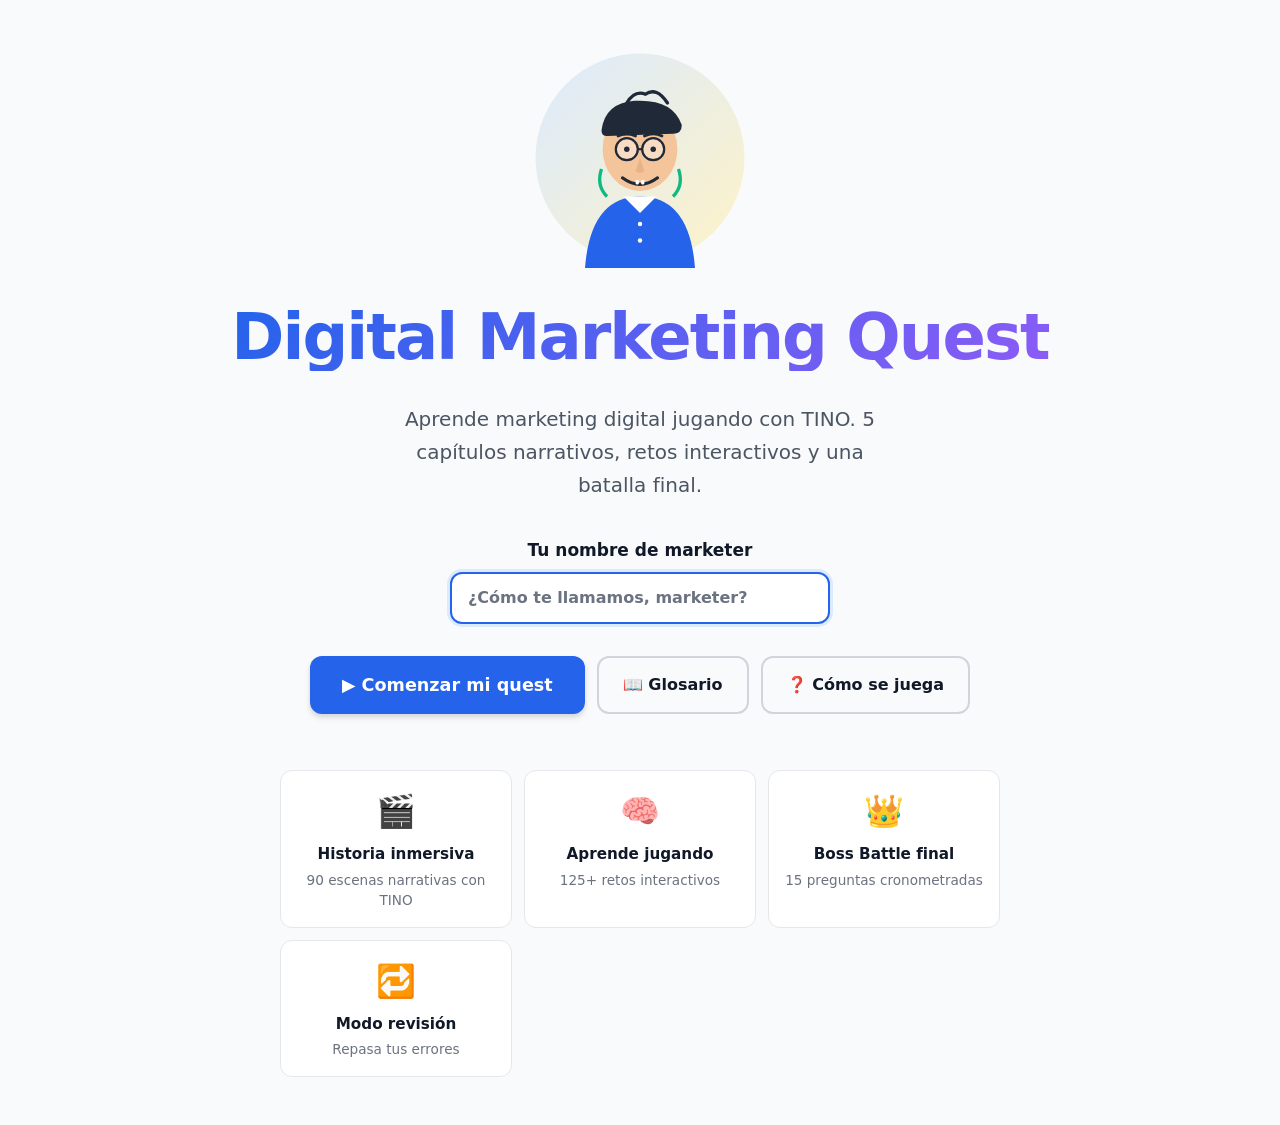
==== index.html @ 548cc1b4 "feat: Digital Marketing Quest — juego educativo completo Juego web educativo para el curso Marketing" ====
<!DOCTYPE html>
<html lang="es-PE" data-mode="day">
<head>
  <meta charset="UTF-8" />
  <meta name="viewport" content="width=device-width, initial-scale=1.0, maximum-scale=5.0" />
  <meta name="description" content="Digital Marketing Quest — Aprende marketing digital jugando. Curso UCV Ciclo V." />
  <meta name="theme-color" content="#2563EB" />
  <meta name="color-scheme" content="light dark" />
  <title>Digital Marketing Quest</title>
  <link rel="icon" href="data:image/svg+xml,%3Csvg xmlns='http://www.w3.org/2000/svg' viewBox='0 0 100 100'%3E%3Ctext y='80' font-size='80'%3E🎮%3C/text%3E%3C/svg%3E" />
  <link rel="stylesheet" href="assets/css/reset.css" />
  <link rel="stylesheet" href="assets/css/theme.css" />
  <link rel="stylesheet" href="assets/css/components.css" />
  <link rel="stylesheet" href="assets/css/screens.css" />
  <link rel="stylesheet" href="assets/css/animations.css" />
  <link rel="stylesheet" href="assets/css/responsive.css" />
</head>
<body>
  <a href="#app" class="skip-link">Saltar al contenido principal</a>

  <header class="topbar" id="topbar" hidden>
    <button class="topbar__brand" id="brandBtn" aria-label="Ir al inicio">
      <span class="topbar__logo" aria-hidden="true">🎮</span>
      <span class="topbar__title">Digital Marketing Quest</span>
    </button>
    <div class="topbar__hud" id="topbarHud" aria-live="polite"></div>
    <div class="topbar__actions">
      <button class="icon-btn" id="modeToggle" aria-label="Cambiar modo día/noche" title="Cambiar día/noche">
        <span class="mode-icon mode-icon--day" aria-hidden="true">☀️</span>
        <span class="mode-icon mode-icon--night" aria-hidden="true">🌙</span>
      </button>
      <button class="icon-btn" id="soundToggle" aria-label="Activar/desactivar sonido" title="Sonido">
        <span class="sound-icon sound-icon--on" aria-hidden="true">🔊</span>
        <span class="sound-icon sound-icon--off" aria-hidden="true">🔇</span>
      </button>
      <button class="icon-btn" id="menuBtn" aria-label="Abrir menú" title="Menú">☰</button>
    </div>
  </header>

  <main id="app" class="app" aria-live="polite"></main>

  <div class="modal-root" id="modalRoot" aria-live="assertive"></div>
  <div class="toast-root" id="toastRoot" aria-live="polite" aria-atomic="true"></div>
  <canvas id="confettiCanvas" class="confetti-canvas" aria-hidden="true"></canvas>

  <noscript>
    <div class="noscript">
      <h1>Necesitas JavaScript activado</h1>
      <p>Este juego usa JavaScript para funcionar. Por favor activa JavaScript en tu navegador.</p>
    </div>
  </noscript>

  <script type="module" src="assets/js/main.js"></script>
</body>
</html>
---- assets/css/theme.css ----
/* ===== THEME — variables día/noche ===== */
:root {
  /* Tipografía */
  --font-base: -apple-system, BlinkMacSystemFont, "Segoe UI", "Inter", system-ui, "Helvetica Neue", Arial, "Noto Sans", sans-serif;
  --font-display: "Segoe UI", "SF Pro Display", system-ui, sans-serif;
  --font-mono: ui-monospace, "SF Mono", "Cascadia Code", "Consolas", monospace;

  /* Espaciado */
  --space-1: 4px;
  --space-2: 8px;
  --space-3: 12px;
  --space-4: 16px;
  --space-5: 24px;
  --space-6: 32px;
  --space-7: 48px;
  --space-8: 64px;

  /* Radios */
  --r-xs: 6px;
  --r-sm: 8px;
  --r-md: 12px;
  --r-lg: 16px;
  --r-xl: 24px;
  --r-pill: 999px;

  /* Sombras */
  --shadow-sm: 0 1px 2px rgba(0,0,0,0.05);
  --shadow-md: 0 4px 6px rgba(0,0,0,0.1), 0 2px 4px rgba(0,0,0,0.06);
  --shadow-lg: 0 10px 25px rgba(0,0,0,0.15), 0 4px 6px rgba(0,0,0,0.05);
  --shadow-xl: 0 20px 40px rgba(0,0,0,0.2);
  --shadow-glow: 0 0 24px rgba(37, 99, 235, 0.4);

  /* Transiciones */
  --t-fast: 120ms cubic-bezier(0.4, 0, 0.2, 1);
  --t-base: 220ms cubic-bezier(0.4, 0, 0.2, 1);
  --t-slow: 400ms cubic-bezier(0.4, 0, 0.2, 1);
  --t-bounce: 480ms cubic-bezier(0.34, 1.56, 0.64, 1);

  /* z-index */
  --z-topbar: 50;
  --z-overlay: 80;
  --z-modal: 100;
  --z-toast: 120;
  --z-confetti: 90;
}

/* MODO DÍA — paleta UCV cálida */
:root,
[data-mode="day"] {
  --primary: #2563EB;
  --primary-hover: #1D4ED8;
  --primary-light: #DBEAFE;
  --secondary: #10B981;
  --secondary-hover: #059669;
  --secondary-light: #D1FAE5;
  --accent: #F59E0B;
  --accent-hover: #D97706;
  --accent-light: #FEF3C7;
  --purple: #8B5CF6;
  --purple-light: #EDE9FE;
  --error: #EF4444;
  --error-light: #FEE2E2;
  --success: #10B981;
  --warning: #F59E0B;

  --bg: #F9FAFB;
  --bg-elevated: #FFFFFF;
  --bg-card: #FFFFFF;
  --bg-overlay: rgba(15, 23, 42, 0.6);
  --bg-subtle: #F3F4F6;
  --bg-strong: #E5E7EB;

  --text: #111827;
  --text-soft: #4B5563;
  --text-muted: #6B7280;
  --text-inverse: #FFFFFF;

  --border: #E5E7EB;
  --border-strong: #D1D5DB;
  --border-focus: var(--primary);

  --tino-bg: linear-gradient(135deg, #DBEAFE 0%, #FEF3C7 100%);
  --hero-bg: linear-gradient(135deg, #2563EB 0%, #8B5CF6 100%);
  --map-path: #2563EB;
}

/* MODO NOCHE — agencia detective noir */
[data-mode="night"] {
  --primary: #60A5FA;
  --primary-hover: #93C5FD;
  --primary-light: #1E3A8A;
  --secondary: #34D399;
  --secondary-hover: #6EE7B7;
  --secondary-light: #064E3B;
  --accent: #FBBF24;
  --accent-hover: #FCD34D;
  --accent-light: #78350F;
  --purple: #A78BFA;
  --purple-light: #4C1D95;
  --error: #F87171;
  --error-light: #7F1D1D;
  --success: #34D399;
  --warning: #FBBF24;

  --bg: #0F172A;
  --bg-elevated: #1E293B;
  --bg-card: #1E293B;
  --bg-overlay: rgba(0, 0, 0, 0.75);
  --bg-subtle: #1E293B;
  --bg-strong: #334155;

  --text: #F1F5F9;
  --text-soft: #CBD5E1;
  --text-muted: #94A3B8;
  --text-inverse: #0F172A;

  --border: #334155;
  --border-strong: #475569;
  --border-focus: var(--accent);

  --tino-bg: linear-gradient(135deg, #1E293B 0%, #312E81 100%);
  --hero-bg: linear-gradient(135deg, #1E293B 0%, #4C1D95 100%);
  --map-path: #FBBF24;

  --shadow-sm: 0 1px 2px rgba(0,0,0,0.3);
  --shadow-md: 0 4px 6px rgba(0,0,0,0.4), 0 2px 4px rgba(0,0,0,0.3);
  --shadow-lg: 0 10px 25px rgba(0,0,0,0.5);
  --shadow-glow: 0 0 32px rgba(251, 191, 36, 0.4);
}

@media (prefers-color-scheme: dark) {
  :root:not([data-mode]) { color-scheme: dark; }
}

@media (prefers-reduced-motion: reduce) {
  *, *::before, *::after {
    animation-duration: 0.01ms !important;
    animation-iteration-count: 1 !important;
    transition-duration: 0.01ms !important;
    scroll-behavior: auto !important;
  }
}

/* Tipografía base */
body { font-size: clamp(15px, 1.6vw, 17px); }
h1 { font-size: clamp(1.75rem, 4vw, 2.5rem); font-weight: 800; line-height: 1.15; letter-spacing: -0.02em; font-family: var(--font-display); }
h2 { font-size: clamp(1.4rem, 3vw, 1.875rem); font-weight: 700; line-height: 1.2; letter-spacing: -0.01em; font-family: var(--font-display); }
h3 { font-size: clamp(1.15rem, 2.4vw, 1.4rem); font-weight: 700; line-height: 1.3; }
h4 { font-size: 1.1rem; font-weight: 600; }
p { line-height: 1.65; color: var(--text-soft); }
strong { color: var(--text); font-weight: 700; }
em { font-style: italic; color: var(--accent); }
small { font-size: 0.875em; color: var(--text-muted); }

.text-gradient {
  background: var(--hero-bg);
  -webkit-background-clip: text;
  background-clip: text;
  -webkit-text-fill-color: transparent;
  color: transparent;
}
---- assets/css/components.css ----
/* ===== COMPONENTS ===== */

/* === Topbar === */
.topbar {
  position: sticky;
  top: 0;
  z-index: var(--z-topbar);
  display: flex;
  align-items: center;
  gap: var(--space-3);
  padding: var(--space-3) var(--space-4);
  background: color-mix(in srgb, var(--bg-elevated) 88%, transparent);
  backdrop-filter: blur(12px);
  -webkit-backdrop-filter: blur(12px);
  border-bottom: 1px solid var(--border);
}
.topbar__brand {
  display: flex;
  align-items: center;
  gap: var(--space-2);
  font-weight: 700;
  font-family: var(--font-display);
  color: var(--text);
  transition: opacity var(--t-fast);
}
.topbar__brand:hover { opacity: 0.7; }
.topbar__logo { font-size: 1.5rem; }
.topbar__title { font-size: 1rem; }
.topbar__hud {
  display: flex;
  align-items: center;
  gap: var(--space-4);
  margin-left: auto;
  font-size: 0.9rem;
  font-weight: 600;
}
.topbar__hud .hud-item {
  display: inline-flex;
  align-items: center;
  gap: 6px;
  padding: 4px 10px;
  background: var(--bg-subtle);
  border-radius: var(--r-pill);
}
.topbar__actions { display: flex; gap: var(--space-2); }

/* === Icon button === */
.icon-btn {
  width: 40px;
  height: 40px;
  border-radius: var(--r-md);
  display: grid;
  place-items: center;
  font-size: 1.2rem;
  background: transparent;
  color: var(--text);
  transition: background var(--t-fast), transform var(--t-fast);
  position: relative;
}
.icon-btn:hover { background: var(--bg-subtle); transform: translateY(-1px); }
.icon-btn:active { transform: translateY(0); }
.mode-icon, .sound-icon { transition: opacity var(--t-base), transform var(--t-base); }
[data-mode="day"] .mode-icon--night,
[data-mode="night"] .mode-icon--day { display: none; }
[data-sound="off"] .sound-icon--on,
[data-sound="on"] .sound-icon--off { display: none; }

/* === Buttons === */
.btn {
  display: inline-flex;
  align-items: center;
  justify-content: center;
  gap: var(--space-2);
  padding: var(--space-3) var(--space-5);
  border-radius: var(--r-md);
  font-weight: 600;
  font-size: 1rem;
  font-family: var(--font-base);
  transition: transform var(--t-fast), box-shadow var(--t-fast), background var(--t-fast);
  user-select: none;
  white-space: nowrap;
  text-align: center;
}
.btn:active:not(:disabled) { transform: translateY(1px); }
.btn:disabled { opacity: 0.5; cursor: not-allowed; }

.btn--primary {
  background: var(--primary);
  color: var(--text-inverse);
  box-shadow: var(--shadow-md);
}
.btn--primary:hover:not(:disabled) { background: var(--primary-hover); box-shadow: var(--shadow-lg); transform: translateY(-1px); }

.btn--secondary {
  background: var(--secondary);
  color: var(--text-inverse);
  box-shadow: var(--shadow-md);
}
.btn--secondary:hover:not(:disabled) { background: var(--secondary-hover); transform: translateY(-1px); }

.btn--ghost {
  background: transparent;
  color: var(--text);
  border: 2px solid var(--border-strong);
}
.btn--ghost:hover:not(:disabled) { background: var(--bg-subtle); border-color: var(--primary); }

.btn--accent {
  background: var(--accent);
  color: #1F2937;
  box-shadow: var(--shadow-md);
}
.btn--accent:hover:not(:disabled) { background: var(--accent-hover); }

.btn--danger {
  background: var(--error);
  color: #FFFFFF;
}

.btn--lg { padding: var(--space-4) var(--space-6); font-size: 1.1rem; }
.btn--sm { padding: var(--space-2) var(--space-3); font-size: 0.875rem; }
.btn--block { width: 100%; }

/* === Card === */
.card {
  background: var(--bg-card);
  border: 1px solid var(--border);
  border-radius: var(--r-lg);
  padding: var(--space-5);
  box-shadow: var(--shadow-md);
  transition: box-shadow var(--t-base), transform var(--t-base);
}
.card--interactive { cursor: pointer; }
.card--interactive:hover { box-shadow: var(--shadow-lg); transform: translateY(-2px); }
.card__title { margin-bottom: var(--space-2); }
.card__body { color: var(--text-soft); }

/* Option card (quiz) */
.option-card {
  display: flex;
  align-items: center;
  gap: var(--space-3);
  padding: var(--space-4);
  background: var(--bg-card);
  border: 2px solid var(--border);
  border-radius: var(--r-md);
  cursor: pointer;
  transition: all var(--t-fast);
  text-align: left;
  width: 100%;
  font-size: 1rem;
  color: var(--text);
}
.option-card:hover {
  border-color: var(--primary);
  background: var(--primary-light);
  transform: translateY(-1px);
}
.option-card__letter {
  flex-shrink: 0;
  width: 32px;
  height: 32px;
  border-radius: var(--r-sm);
  background: var(--bg-subtle);
  display: grid;
  place-items: center;
  font-weight: 700;
  color: var(--primary);
}
.option-card__text { flex: 1; line-height: 1.4; }
.option-card.is-correct {
  border-color: var(--success);
  background: var(--secondary-light);
}
.option-card.is-correct .option-card__letter { background: var(--success); color: #fff; }
.option-card.is-incorrect {
  border-color: var(--error);
  background: var(--error-light);
}
.option-card.is-incorrect .option-card__letter { background: var(--error); color: #fff; }
.option-card:disabled { cursor: default; }
.option-card.is-disabled { pointer-events: none; }

/* === Badge === */
.badge {
  display: inline-flex;
  align-items: center;
  gap: 6px;
  padding: 4px 12px;
  border-radius: var(--r-pill);
  font-size: 0.75rem;
  font-weight: 700;
  text-transform: uppercase;
  letter-spacing: 0.04em;
  background: var(--bg-subtle);
  color: var(--text-soft);
}
.badge--primary { background: var(--primary-light); color: var(--primary); }
.badge--success { background: var(--secondary-light); color: var(--success); }
.badge--accent { background: var(--accent-light); color: var(--accent-hover); }
.badge--purple { background: var(--purple-light); color: var(--purple); }

/* === Progress bar === */
.progress {
  width: 100%;
  height: 8px;
  background: var(--bg-strong);
  border-radius: var(--r-pill);
  overflow: hidden;
  position: relative;
}
.progress__fill {
  height: 100%;
  background: linear-gradient(90deg, var(--primary), var(--purple));
  border-radius: var(--r-pill);
  transition: width var(--t-slow);
  position: relative;
}
.progress__fill::after {
  content: "";
  position: absolute;
  inset: 0;
  background: linear-gradient(90deg, transparent, rgba(255,255,255,0.3), transparent);
  animation: shine 2s linear infinite;
}

/* === Modal === */
.modal-root {
  position: fixed;
  inset: 0;
  z-index: var(--z-modal);
  pointer-events: none;
  display: grid;
  place-items: center;
}
.modal-overlay {
  position: absolute;
  inset: 0;
  background: var(--bg-overlay);
  backdrop-filter: blur(4px);
  -webkit-backdrop-filter: blur(4px);
  pointer-events: auto;
  animation: fadeIn 0.2s ease-out;
}
.modal {
  position: relative;
  background: var(--bg-elevated);
  border-radius: var(--r-lg);
  padding: var(--space-6);
  max-width: min(540px, calc(100vw - 32px));
  max-height: calc(100vh - 32px);
  overflow-y: auto;
  box-shadow: var(--shadow-xl);
  pointer-events: auto;
  animation: modalIn 0.32s cubic-bezier(0.34, 1.56, 0.64, 1);
}
.modal__title { margin-bottom: var(--space-4); }
.modal__body { margin-bottom: var(--space-5); }
.modal__actions { display: flex; gap: var(--space-3); justify-content: flex-end; flex-wrap: wrap; }

/* Feedback modal (quiz answer) */
.modal--feedback { padding: 0; overflow: hidden; }
.modal--feedback .modal__header {
  padding: var(--space-5) var(--space-6);
  display: flex;
  align-items: center;
  gap: var(--space-3);
  font-size: 1.4rem;
  font-weight: 700;
}
.modal--feedback.is-correct .modal__header { background: var(--secondary-light); color: var(--success); }
.modal--feedback.is-incorrect .modal__header { background: var(--error-light); color: var(--error); }
.modal--feedback .modal__body { padding: var(--space-5) var(--space-6); margin-bottom: 0; }
.modal--feedback .modal__explanation {
  background: var(--bg-subtle);
  padding: var(--space-4);
  border-radius: var(--r-md);
  margin-top: var(--space-4);
  border-left: 4px solid var(--primary);
}
.modal--feedback .modal__actions { padding: var(--space-4) var(--space-6); border-top: 1px solid var(--border); }

/* === Toast === */
.toast-root {
  position: fixed;
  top: 80px;
  right: 16px;
  z-index: var(--z-toast);
  display: flex;
  flex-direction: column;
  gap: var(--space-2);
  pointer-events: none;
}
.toast {
  background: var(--bg-elevated);
  color: var(--text);
  padding: var(--space-3) var(--space-4);
  border-radius: var(--r-md);
  box-shadow: var(--shadow-lg);
  border-left: 4px solid var(--primary);
  pointer-events: auto;
  animation: toastIn 0.3s cubic-bezier(0.34, 1.56, 0.64, 1), toastOut 0.4s 2.6s forwards;
  max-width: 320px;
  display: flex;
  align-items: center;
  gap: var(--space-2);
  font-weight: 500;
}
.toast--success { border-color: var(--success); }
.toast--error { border-color: var(--error); }
.toast--accent { border-color: var(--accent); }

/* === Confetti canvas === */
.confetti-canvas {
  position: fixed;
  inset: 0;
  z-index: var(--z-confetti);
  pointer-events: none;
}

/* === HUD elements === */
.hud-points { color: var(--accent); }
.hud-streak { color: var(--error); }
.hud-progress {
  display: inline-flex;
  align-items: center;
  gap: 6px;
}

/* === Data card (memorable fact) === */
.data-card {
  display: inline-flex;
  flex-direction: column;
  align-items: center;
  gap: var(--space-1);
  padding: var(--space-4) var(--space-5);
  background: var(--hero-bg);
  color: #fff;
  border-radius: var(--r-lg);
  box-shadow: var(--shadow-glow);
  position: relative;
  overflow: hidden;
}
.data-card::before {
  content: "";
  position: absolute;
  inset: -50%;
  background: conic-gradient(from 0deg, transparent, rgba(255,255,255,0.3), transparent);
  animation: rotate 6s linear infinite;
}
.data-card > * { position: relative; z-index: 1; }
.data-card__number {
  font-size: clamp(2rem, 6vw, 3.5rem);
  font-weight: 900;
  font-family: var(--font-display);
  line-height: 1;
  letter-spacing: -0.03em;
  text-shadow: 0 2px 8px rgba(0,0,0,0.2);
}
.data-card__label {
  font-size: 0.95rem;
  font-weight: 600;
  text-align: center;
  max-width: 280px;
}
.data-card__source {
  font-size: 0.7rem;
  opacity: 0.8;
  margin-top: var(--space-1);
}

/* === Tooltip (glossary terms) === */
.term {
  border-bottom: 2px dashed var(--accent);
  cursor: help;
  position: relative;
  font-weight: 600;
  color: var(--text);
}
.term:hover .term__tip,
.term:focus-within .term__tip {
  opacity: 1;
  transform: translateX(-50%) translateY(0);
  pointer-events: auto;
}
.term__tip {
  position: absolute;
  bottom: calc(100% + 8px);
  left: 50%;
  transform: translateX(-50%) translateY(4px);
  background: var(--text);
  color: var(--bg-elevated);
  padding: var(--space-2) var(--space-3);
  border-radius: var(--r-sm);
  font-size: 0.85rem;
  font-weight: 400;
  white-space: normal;
  width: max-content;
  max-width: 260px;
  opacity: 0;
  pointer-events: none;
  transition: opacity var(--t-base), transform var(--t-base);
  z-index: 10;
  box-shadow: var(--shadow-md);
  text-align: center;
}
.term__tip::after {
  content: "";
  position: absolute;
  top: 100%;
  left: 50%;
  transform: translateX(-50%);
  border: 6px solid transparent;
  border-top-color: var(--text);
}

/* === Heart / streak indicators === */
.streak-flame {
  display: inline-flex;
  align-items: center;
  gap: 4px;
  font-weight: 700;
}
.streak-flame.is-active { animation: pulse 0.4s var(--t-bounce); }

/* === Form === */
.input {
  width: 100%;
  padding: var(--space-3) var(--space-4);
  border: 2px solid var(--border);
  border-radius: var(--r-md);
  background: var(--bg-elevated);
  color: var(--text);
  font-size: 1rem;
  transition: border-color var(--t-fast), box-shadow var(--t-fast);
}
.input:focus { border-color: var(--primary); box-shadow: 0 0 0 3px var(--primary-light); outline: none; }
.input::placeholder { color: var(--text-muted); }

label.field {
  display: flex;
  flex-direction: column;
  gap: var(--space-2);
  font-weight: 600;
}
---- assets/css/screens.css ----
/* ===== SCREENS ===== */

.app {
  min-height: calc(100vh - 64px);
  padding: var(--space-5) var(--space-4);
  max-width: 1100px;
  margin: 0 auto;
  width: 100%;
}

/* === START SCREEN === */
.start {
  display: flex;
  flex-direction: column;
  align-items: center;
  justify-content: center;
  min-height: 80vh;
  text-align: center;
  gap: var(--space-5);
  padding: var(--space-5) var(--space-3);
}
.start__hero {
  font-size: clamp(2.2rem, 7vw, 4rem);
  font-weight: 900;
  letter-spacing: -0.03em;
  line-height: 1.05;
  margin-bottom: var(--space-2);
}
.start__tagline {
  font-size: clamp(1rem, 2.4vw, 1.25rem);
  color: var(--text-soft);
  max-width: 520px;
}
.start__form {
  display: flex;
  flex-direction: column;
  gap: var(--space-3);
  width: 100%;
  max-width: 380px;
  margin-top: var(--space-3);
}
.start__buttons {
  display: flex;
  gap: var(--space-3);
  flex-wrap: wrap;
  justify-content: center;
  margin-top: var(--space-2);
}
.start__avatar {
  width: clamp(160px, 30vw, 220px);
  height: clamp(160px, 30vw, 220px);
  margin: 0 auto var(--space-3);
  display: grid;
  place-items: center;
}
.start__features {
  display: grid;
  grid-template-columns: repeat(auto-fit, minmax(200px, 1fr));
  gap: var(--space-3);
  margin-top: var(--space-6);
  max-width: 720px;
  width: 100%;
}
.start__feature {
  padding: var(--space-4);
  background: var(--bg-card);
  border: 1px solid var(--border);
  border-radius: var(--r-md);
  text-align: center;
}
.start__feature .icon { font-size: 2rem; display: block; margin-bottom: var(--space-2); }
.start__feature .label { font-weight: 700; font-size: 0.95rem; }
.start__feature .text { font-size: 0.85rem; color: var(--text-muted); margin-top: 4px; }

/* === MAP SCREEN === */
.map {
  display: flex;
  flex-direction: column;
  gap: var(--space-5);
}
.map__header {
  text-align: center;
  margin-bottom: var(--space-4);
}
.map__path {
  position: relative;
  display: grid;
  grid-template-columns: repeat(auto-fit, minmax(140px, 1fr));
  gap: var(--space-4);
  padding: var(--space-5) 0;
}
.map__node {
  display: flex;
  flex-direction: column;
  align-items: center;
  gap: var(--space-2);
  padding: var(--space-4);
  background: var(--bg-card);
  border: 2px solid var(--border);
  border-radius: var(--r-lg);
  text-align: center;
  transition: all var(--t-base);
  cursor: pointer;
  position: relative;
}
.map__node--locked {
  opacity: 0.55;
  cursor: not-allowed;
  filter: grayscale(0.6);
}
.map__node--available {
  border-color: var(--primary);
  box-shadow: var(--shadow-glow);
  animation: pulseGlow 2.4s ease-in-out infinite;
}
.map__node--completed {
  border-color: var(--success);
  background: var(--secondary-light);
}
.map__node:not(.map__node--locked):hover { transform: translateY(-3px); box-shadow: var(--shadow-lg); }
.map__node-icon { font-size: 2.4rem; }
.map__node-title { font-weight: 700; font-size: 0.95rem; }
.map__node-status { font-size: 0.78rem; color: var(--text-muted); }
.map__node-stars { color: var(--accent); font-size: 0.85rem; }
.map__node-lock {
  position: absolute;
  top: 8px;
  right: 8px;
  font-size: 1.1rem;
  opacity: 0.7;
}
.map__node-badge {
  position: absolute;
  top: -10px;
  right: -10px;
  width: 32px;
  height: 32px;
  border-radius: 50%;
  background: var(--accent);
  color: #1F2937;
  display: grid;
  place-items: center;
  font-size: 1.05rem;
  box-shadow: var(--shadow-md);
}

/* === STORY SCREEN === */
.story {
  display: flex;
  flex-direction: column;
  gap: var(--space-4);
  min-height: calc(100vh - 130px);
  position: relative;
}
.story__header {
  display: flex;
  align-items: center;
  justify-content: space-between;
  gap: var(--space-3);
  flex-wrap: wrap;
}
.story__chip {
  display: inline-flex;
  align-items: center;
  gap: var(--space-2);
  padding: 6px 12px;
  background: var(--bg-subtle);
  border-radius: var(--r-pill);
  font-size: 0.85rem;
  font-weight: 600;
}
.story__progress {
  display: flex;
  align-items: center;
  gap: var(--space-2);
  flex: 1;
  min-width: 200px;
  max-width: 400px;
}
.story__progress .progress { flex: 1; }
.story__progress .label { font-size: 0.85rem; font-weight: 600; color: var(--text-muted); white-space: nowrap; }

.story__stage {
  flex: 1;
  display: grid;
  grid-template-columns: auto 1fr;
  gap: var(--space-4);
  align-items: end;
  background: var(--tino-bg);
  border-radius: var(--r-xl);
  padding: var(--space-5);
  min-height: 320px;
  position: relative;
  overflow: hidden;
}
.story__stage::before {
  content: "";
  position: absolute;
  inset: 0;
  background: radial-gradient(circle at top right, rgba(255,255,255,0.15), transparent 60%);
  pointer-events: none;
}
.story__visual {
  position: absolute;
  top: var(--space-4);
  right: var(--space-4);
  width: clamp(80px, 20vw, 140px);
  height: clamp(80px, 20vw, 140px);
  display: grid;
  place-items: center;
  font-size: clamp(3rem, 8vw, 5rem);
  z-index: 1;
}
.story__visual svg { width: 100%; height: 100%; }
.story__avatar {
  width: clamp(100px, 22vw, 160px);
  height: clamp(100px, 22vw, 160px);
  flex-shrink: 0;
  z-index: 2;
  filter: drop-shadow(0 6px 16px rgba(0,0,0,0.2));
}
.story__avatar svg { width: 100%; height: 100%; }
.story__bubble {
  background: var(--bg-elevated);
  padding: var(--space-4) var(--space-5);
  border-radius: var(--r-lg);
  box-shadow: var(--shadow-md);
  position: relative;
  font-size: clamp(1rem, 2.2vw, 1.15rem);
  line-height: 1.55;
  color: var(--text);
  z-index: 2;
}
.story__bubble::before {
  content: "";
  position: absolute;
  bottom: 22px;
  left: -14px;
  width: 0; height: 0;
  border: 14px solid transparent;
  border-right-color: var(--bg-elevated);
  border-left: 0;
}
.story__speaker {
  font-weight: 800;
  color: var(--primary);
  display: block;
  margin-bottom: 6px;
  font-size: 0.85rem;
  text-transform: uppercase;
  letter-spacing: 0.04em;
}
.story__speaker--narrator { color: var(--text-muted); font-style: italic; }
.story__speaker--self { color: var(--purple); }
.story__speaker--other { color: var(--accent-hover); }

.story__data-card {
  display: flex;
  justify-content: center;
  margin: var(--space-3) auto;
  max-width: 480px;
}

.story__nav {
  display: flex;
  gap: var(--space-3);
  justify-content: space-between;
  align-items: center;
}
.story__nav .hint {
  font-size: 0.85rem;
  color: var(--text-muted);
  font-style: italic;
}

/* Speaker variants — narrator = full width text */
.story__bubble--narrator {
  background: transparent;
  box-shadow: none;
  border: 2px dashed var(--border);
  font-style: italic;
  text-align: center;
}
.story__bubble--narrator::before { display: none; }
.story[data-speaker="narrator"] .story__avatar { display: none; }
.story[data-speaker="narrator"] .story__stage { grid-template-columns: 1fr; }

/* === QUIZ SCREEN === */
.quiz {
  display: flex;
  flex-direction: column;
  gap: var(--space-5);
  min-height: calc(100vh - 130px);
}
.quiz__header {
  display: flex;
  flex-direction: column;
  gap: var(--space-2);
}
.quiz__title-row {
  display: flex;
  justify-content: space-between;
  align-items: center;
  gap: var(--space-3);
  flex-wrap: wrap;
}
.quiz__hud {
  display: flex;
  gap: var(--space-3);
  align-items: center;
  font-size: 0.9rem;
  font-weight: 600;
}
.quiz__hud .hud-item {
  background: var(--bg-subtle);
  padding: 4px 10px;
  border-radius: var(--r-pill);
}
.quiz__question {
  font-size: clamp(1.15rem, 2.6vw, 1.4rem);
  font-weight: 700;
  line-height: 1.4;
  color: var(--text);
  background: var(--bg-card);
  padding: var(--space-5);
  border-radius: var(--r-lg);
  border-left: 4px solid var(--primary);
}
.quiz__body { flex: 1; }
.quiz__options {
  display: grid;
  gap: var(--space-3);
  grid-template-columns: 1fr;
}
@media (min-width: 720px) {
  .quiz__options { grid-template-columns: repeat(2, 1fr); }
}
.quiz__footer {
  display: flex;
  justify-content: space-between;
  gap: var(--space-3);
  flex-wrap: wrap;
}

/* === Drag & Drop === */
.dnd {
  display: flex;
  flex-direction: column;
  gap: var(--space-4);
}
.dnd__pool {
  display: flex;
  flex-wrap: wrap;
  gap: var(--space-2);
  padding: var(--space-3);
  background: var(--bg-subtle);
  border-radius: var(--r-md);
  min-height: 80px;
  border: 2px dashed var(--border-strong);
}
.dnd__zones {
  display: grid;
  gap: var(--space-3);
  grid-template-columns: repeat(auto-fit, minmax(220px, 1fr));
}
.dnd__zone {
  background: var(--bg-card);
  border: 2px solid var(--border);
  border-radius: var(--r-md);
  padding: var(--space-3);
  min-height: 140px;
  transition: all var(--t-fast);
}
.dnd__zone-title { font-weight: 700; margin-bottom: var(--space-2); text-align: center; padding: 4px 8px; border-radius: var(--r-sm); }
.dnd__zone[data-color="paid"] .dnd__zone-title { background: var(--accent-light); color: var(--accent-hover); }
.dnd__zone[data-color="owned"] .dnd__zone-title { background: var(--secondary-light); color: var(--success); }
.dnd__zone[data-color="earned"] .dnd__zone-title { background: var(--purple-light); color: var(--purple); }
.dnd__zone[data-color="primary"] .dnd__zone-title { background: var(--primary-light); color: var(--primary); }
.dnd__zone.is-hover {
  border-color: var(--primary);
  background: var(--primary-light);
  transform: scale(1.02);
}
.dnd__zone-items { display: flex; flex-direction: column; gap: var(--space-2); }
.dnd__chip {
  padding: var(--space-2) var(--space-3);
  background: var(--bg-elevated);
  border: 1px solid var(--border-strong);
  border-radius: var(--r-sm);
  cursor: grab;
  user-select: none;
  font-size: 0.92rem;
  line-height: 1.35;
  box-shadow: var(--shadow-sm);
  touch-action: none;
  transition: transform var(--t-fast), box-shadow var(--t-fast);
}
.dnd__chip:hover { box-shadow: var(--shadow-md); transform: translateY(-1px); }
.dnd__chip.is-dragging {
  opacity: 0.4;
  cursor: grabbing;
}
.dnd__chip--floating {
  position: fixed;
  z-index: 999;
  pointer-events: none;
  box-shadow: var(--shadow-xl);
  transform: rotate(-3deg);
  opacity: 0.95;
}
.dnd__chip.is-correct { background: var(--secondary-light); border-color: var(--success); }
.dnd__chip.is-incorrect { background: var(--error-light); border-color: var(--error); }

/* === Matching === */
.match {
  display: grid;
  grid-template-columns: 1fr 1fr;
  gap: var(--space-3);
  position: relative;
}
.match__column { display: flex; flex-direction: column; gap: var(--space-2); }
.match__item {
  padding: var(--space-3);
  background: var(--bg-card);
  border: 2px solid var(--border);
  border-radius: var(--r-md);
  cursor: pointer;
  transition: all var(--t-fast);
  font-size: 0.92rem;
  line-height: 1.4;
}
.match__item:hover { border-color: var(--primary); }
.match__item.is-selected { border-color: var(--accent); background: var(--accent-light); }
.match__item.is-matched { border-color: var(--success); background: var(--secondary-light); cursor: default; }
.match__item.is-error { border-color: var(--error); background: var(--error-light); animation: shake 0.4s; }

/* === Ordering === */
.order {
  display: flex;
  flex-direction: column;
  gap: var(--space-2);
}
.order__item {
  display: flex;
  align-items: center;
  gap: var(--space-3);
  padding: var(--space-3);
  background: var(--bg-card);
  border: 2px solid var(--border);
  border-radius: var(--r-md);
  font-weight: 500;
}
.order__handle {
  font-size: 1.2rem;
  color: var(--text-muted);
  cursor: grab;
  flex-shrink: 0;
  user-select: none;
}
.order__num {
  width: 32px;
  height: 32px;
  border-radius: var(--r-sm);
  background: var(--primary-light);
  color: var(--primary);
  display: grid;
  place-items: center;
  font-weight: 700;
  flex-shrink: 0;
}
.order__text { flex: 1; }
.order__btns { display: flex; gap: 4px; flex-shrink: 0; }
.order__btn {
  width: 28px;
  height: 28px;
  border-radius: var(--r-sm);
  background: var(--bg-subtle);
  display: grid;
  place-items: center;
}
.order__btn:hover:not(:disabled) { background: var(--primary-light); }
.order__btn:disabled { opacity: 0.3; cursor: not-allowed; }
.order__item.is-correct { border-color: var(--success); background: var(--secondary-light); }
.order__item.is-incorrect { border-color: var(--error); background: var(--error-light); }

/* === Cloze === */
.cloze {
  font-size: clamp(1.05rem, 2.4vw, 1.25rem);
  line-height: 1.7;
  background: var(--bg-card);
  padding: var(--space-5);
  border-radius: var(--r-lg);
  border-left: 4px solid var(--accent);
}
.cloze__input {
  display: inline-block;
  min-width: 140px;
  padding: 4px 12px;
  margin: 0 4px;
  border: none;
  border-bottom: 3px dashed var(--primary);
  background: transparent;
  font-size: inherit;
  font-weight: 700;
  color: var(--primary);
  text-align: center;
  font-family: inherit;
}
.cloze__input:focus { outline: none; border-bottom-style: solid; }
.cloze__input.is-correct { color: var(--success); border-color: var(--success); }
.cloze__input.is-incorrect { color: var(--error); border-color: var(--error); }

/* === True/False === */
.tf {
  display: grid;
  grid-template-columns: 1fr 1fr;
  gap: var(--space-3);
}
.tf__btn {
  padding: var(--space-5);
  background: var(--bg-card);
  border: 3px solid var(--border);
  border-radius: var(--r-lg);
  font-size: 1.4rem;
  font-weight: 800;
  color: var(--text);
  cursor: pointer;
  transition: all var(--t-fast);
  display: flex;
  flex-direction: column;
  align-items: center;
  gap: var(--space-2);
}
.tf__btn .icon { font-size: 2.5rem; }
.tf__btn[data-value="true"]:hover { border-color: var(--success); background: var(--secondary-light); transform: translateY(-2px); }
.tf__btn[data-value="false"]:hover { border-color: var(--error); background: var(--error-light); transform: translateY(-2px); }
.tf__btn.is-correct { border-color: var(--success); background: var(--secondary-light); }
.tf__btn.is-incorrect { border-color: var(--error); background: var(--error-light); }

/* === Boss Battle === */
.boss {
  background: linear-gradient(135deg, #0F172A 0%, #4C1D95 100%);
  color: #F1F5F9;
  border-radius: var(--r-xl);
  padding: var(--space-6);
  min-height: calc(100vh - 130px);
  display: flex;
  flex-direction: column;
  gap: var(--space-5);
  position: relative;
  overflow: hidden;
}
.boss::before {
  content: "";
  position: absolute;
  top: -100px;
  left: 50%;
  transform: translateX(-50%);
  width: 600px;
  height: 600px;
  background: radial-gradient(circle, rgba(251, 191, 36, 0.2), transparent 60%);
  pointer-events: none;
}
.boss__title { color: #FBBF24; text-align: center; }
.boss__timer {
  height: 12px;
  background: rgba(255,255,255,0.1);
  border-radius: var(--r-pill);
  overflow: hidden;
  position: relative;
}
.boss__timer-fill {
  height: 100%;
  background: linear-gradient(90deg, #34D399, #FBBF24, #F87171);
  transition: width 1s linear;
  border-radius: var(--r-pill);
}
.boss__question {
  background: rgba(255,255,255,0.05);
  backdrop-filter: blur(8px);
  border: 1px solid rgba(255,255,255,0.1);
  padding: var(--space-5);
  border-radius: var(--r-lg);
  font-size: clamp(1.1rem, 2.5vw, 1.35rem);
  font-weight: 700;
  line-height: 1.4;
}
.boss .option-card {
  background: rgba(255,255,255,0.05);
  border-color: rgba(255,255,255,0.15);
  color: #F1F5F9;
}
.boss .option-card:hover { background: rgba(96, 165, 250, 0.15); border-color: #60A5FA; }
.boss .option-card__letter { background: rgba(255,255,255,0.1); color: #FBBF24; }

/* === Results === */
.results {
  display: flex;
  flex-direction: column;
  gap: var(--space-5);
  text-align: center;
}
.results__hero {
  padding: var(--space-7) var(--space-5);
  background: var(--hero-bg);
  color: #fff;
  border-radius: var(--r-xl);
  position: relative;
  overflow: hidden;
}
.results__hero h1 { color: #fff; margin-bottom: var(--space-3); }
.results__score {
  font-size: clamp(3rem, 9vw, 5rem);
  font-weight: 900;
  line-height: 1;
  letter-spacing: -0.04em;
  text-shadow: 0 4px 24px rgba(0,0,0,0.2);
}
.results__stats {
  display: grid;
  grid-template-columns: repeat(auto-fit, minmax(160px, 1fr));
  gap: var(--space-3);
}
.results__stat {
  padding: var(--space-4);
  background: var(--bg-card);
  border-radius: var(--r-md);
  border: 1px solid var(--border);
}
.results__stat .num { font-size: 2rem; font-weight: 800; color: var(--primary); }
.results__stat .label { font-size: 0.85rem; color: var(--text-muted); }
.results__badges {
  display: flex;
  flex-wrap: wrap;
  gap: var(--space-3);
  justify-content: center;
}
.results__badge {
  padding: var(--space-3) var(--space-4);
  background: var(--bg-card);
  border: 2px solid var(--border);
  border-radius: var(--r-lg);
  display: flex;
  align-items: center;
  gap: var(--space-2);
  font-weight: 600;
}
.results__badge--unlocked {
  border-color: var(--accent);
  background: var(--accent-light);
  animation: badgeUnlock 0.6s var(--t-bounce);
}
.results__badge--locked { opacity: 0.4; filter: grayscale(0.6); }
.results__badge .emoji { font-size: 1.6rem; }
.results__chart {
  display: flex;
  align-items: flex-end;
  justify-content: space-around;
  height: 220px;
  background: var(--bg-card);
  border: 1px solid var(--border);
  border-radius: var(--r-lg);
  padding: var(--space-4);
  gap: var(--space-3);
}
.results__chart-bar {
  flex: 1;
  display: flex;
  flex-direction: column;
  align-items: center;
  gap: var(--space-2);
  height: 100%;
  position: relative;
}
.results__chart-bar .bar {
  width: 100%;
  max-width: 60px;
  background: linear-gradient(180deg, var(--primary), var(--purple));
  border-radius: var(--r-sm) var(--r-sm) 0 0;
  position: relative;
  margin-top: auto;
  animation: barGrow 0.8s var(--t-slow);
  transform-origin: bottom;
}
.results__chart-bar .bar-label {
  font-size: 0.78rem;
  font-weight: 600;
  color: var(--text-muted);
  position: absolute;
  bottom: -22px;
  white-space: nowrap;
}
.results__chart-bar .bar-value {
  font-size: 0.85rem;
  font-weight: 800;
  color: var(--primary);
}
.results__actions {
  display: flex;
  gap: var(--space-3);
  justify-content: center;
  flex-wrap: wrap;
}

/* === Tutorial === */
.tutorial {
  max-width: 540px;
  margin: 0 auto;
  text-align: center;
  display: flex;
  flex-direction: column;
  gap: var(--space-5);
}
.tutorial__step-icon { font-size: 4rem; }
.tutorial__dots { display: flex; gap: var(--space-2); justify-content: center; }
.tutorial__dot {
  width: 10px; height: 10px;
  border-radius: 50%;
  background: var(--border-strong);
  transition: all var(--t-base);
}
.tutorial__dot.is-active { background: var(--primary); transform: scale(1.4); }

/* === Glossary === */
.glossary { display: flex; flex-direction: column; gap: var(--space-4); }
.glossary__search {
  position: sticky;
  top: 64px;
  z-index: 5;
  background: var(--bg);
  padding: var(--space-3) 0;
}
.glossary__list {
  display: grid;
  gap: var(--space-3);
  grid-template-columns: repeat(auto-fit, minmax(280px, 1fr));
}
.glossary__item {
  padding: var(--space-4);
  background: var(--bg-card);
  border: 1px solid var(--border);
  border-radius: var(--r-md);
}
.glossary__term {
  font-weight: 800;
  color: var(--primary);
  font-size: 1.05rem;
  margin-bottom: 4px;
}
.glossary__def { font-size: 0.92rem; line-height: 1.5; color: var(--text-soft); }
.glossary__example {
  margin-top: var(--space-2);
  padding-top: var(--space-2);
  border-top: 1px dashed var(--border);
  font-size: 0.85rem;
  font-style: italic;
  color: var(--text-muted);
}

/* === Cheatsheet === */
.cheatsheet { display: flex; flex-direction: column; gap: var(--space-5); }
.cheatsheet__section { background: var(--bg-card); border: 1px solid var(--border); border-radius: var(--r-lg); padding: var(--space-5); }
.cheatsheet__section h2 { color: var(--primary); margin-bottom: var(--space-3); }
.cheatsheet__data {
  display: grid;
  gap: var(--space-3);
  grid-template-columns: repeat(auto-fit, minmax(180px, 1fr));
  margin-top: var(--space-3);
}
.cheatsheet__fact {
  padding: var(--space-3);
  background: var(--bg-subtle);
  border-radius: var(--r-md);
  text-align: center;
  border-left: 3px solid var(--accent);
}
.cheatsheet__fact .num { font-size: 1.5rem; font-weight: 800; color: var(--primary); display: block; }
.cheatsheet__fact .lbl { font-size: 0.85rem; color: var(--text-soft); }

/* === Flash quiz === */
.flash {
  display: flex;
  flex-direction: column;
  gap: var(--space-5);
  align-items: center;
  text-align: center;
  padding: var(--space-5);
}
.flash__card {
  width: 100%;
  max-width: 540px;
  padding: var(--space-6);
  background: var(--bg-card);
  border: 2px solid var(--primary);
  border-radius: var(--r-xl);
  box-shadow: var(--shadow-glow);
  animation: flashIn 0.4s var(--t-bounce);
}
.flash__title { font-size: 0.85rem; font-weight: 700; color: var(--primary); text-transform: uppercase; letter-spacing: 0.06em; }
.flash__question { font-size: clamp(1.1rem, 2.6vw, 1.35rem); font-weight: 700; margin: var(--space-3) 0; }
.flash__timer {
  width: 100%; height: 6px;
  background: var(--bg-strong);
  border-radius: var(--r-pill);
  overflow: hidden;
  margin: var(--space-3) 0;
}
.flash__timer-fill {
  height: 100%;
  background: var(--accent);
  transition: width 1s linear;
  border-radius: var(--r-pill);
}

/* === Menu === */
.menu {
  position: fixed;
  top: 64px;
  right: 16px;
  background: var(--bg-elevated);
  border: 1px solid var(--border);
  border-radius: var(--r-md);
  padding: var(--space-2);
  box-shadow: var(--shadow-lg);
  z-index: var(--z-overlay);
  min-width: 200px;
  display: flex;
  flex-direction: column;
  gap: 2px;
  animation: fadeIn 0.18s ease-out;
}
.menu__item {
  padding: var(--space-2) var(--space-3);
  border-radius: var(--r-sm);
  display: flex;
  align-items: center;
  gap: var(--space-2);
  font-weight: 500;
  color: var(--text);
  cursor: pointer;
  transition: background var(--t-fast);
}
.menu__item:hover { background: var(--bg-subtle); }
.menu__item.is-danger { color: var(--error); }
.menu__divider { height: 1px; background: var(--border); margin: 4px 0; }

/* === Empty state === */
.empty {
  text-align: center;
  padding: var(--space-7) var(--space-4);
  color: var(--text-muted);
}
.empty__icon { font-size: 3rem; margin-bottom: var(--space-3); }
---- assets/css/animations.css ----
/* ===== ANIMATIONS ===== */

@keyframes fadeIn {
  from { opacity: 0; }
  to { opacity: 1; }
}
@keyframes fadeOut {
  from { opacity: 1; }
  to { opacity: 0; }
}
@keyframes slideInRight {
  from { opacity: 0; transform: translateX(40px); }
  to { opacity: 1; transform: translateX(0); }
}
@keyframes slideInLeft {
  from { opacity: 0; transform: translateX(-40px); }
  to { opacity: 1; transform: translateX(0); }
}
@keyframes slideInUp {
  from { opacity: 0; transform: translateY(20px); }
  to { opacity: 1; transform: translateY(0); }
}
@keyframes modalIn {
  from { opacity: 0; transform: scale(0.9) translateY(20px); }
  to { opacity: 1; transform: scale(1) translateY(0); }
}
@keyframes toastIn {
  from { opacity: 0; transform: translateX(120%); }
  to { opacity: 1; transform: translateX(0); }
}
@keyframes toastOut {
  to { opacity: 0; transform: translateX(120%); }
}
@keyframes pulse {
  0%, 100% { transform: scale(1); }
  50% { transform: scale(1.15); }
}
@keyframes pulseGlow {
  0%, 100% { box-shadow: 0 0 12px rgba(37, 99, 235, 0.3); }
  50% { box-shadow: 0 0 32px rgba(37, 99, 235, 0.6); }
}
@keyframes shake {
  0%, 100% { transform: translateX(0); }
  25% { transform: translateX(-6px); }
  75% { transform: translateX(6px); }
}
@keyframes shine {
  from { transform: translateX(-100%); }
  to { transform: translateX(100%); }
}
@keyframes rotate {
  from { transform: rotate(0deg); }
  to { transform: rotate(360deg); }
}
@keyframes badgeUnlock {
  0% { transform: scale(0.5) rotate(-180deg); opacity: 0; }
  60% { transform: scale(1.15) rotate(10deg); }
  100% { transform: scale(1) rotate(0); opacity: 1; }
}
@keyframes barGrow {
  from { transform: scaleY(0); }
  to { transform: scaleY(1); }
}
@keyframes flashIn {
  0% { opacity: 0; transform: scale(0.85) translateY(20px); }
  60% { transform: scale(1.03); }
  100% { opacity: 1; transform: scale(1) translateY(0); }
}
@keyframes dataReveal {
  0% { opacity: 0; transform: rotateY(90deg) scale(0.8); }
  60% { transform: rotateY(0) scale(1.05); }
  100% { opacity: 1; transform: rotateY(0) scale(1); }
}
@keyframes typewriter {
  from { width: 0; }
  to { width: 100%; }
}
@keyframes ripple {
  0% { transform: scale(0); opacity: 0.6; }
  100% { transform: scale(4); opacity: 0; }
}
@keyframes correctBounce {
  0% { transform: scale(1); }
  30% { transform: scale(1.08); }
  60% { transform: scale(0.96); }
  100% { transform: scale(1); }
}

/* === Utility classes === */
.fade-in { animation: fadeIn 0.32s ease-out; }
.slide-in-right { animation: slideInRight 0.4s cubic-bezier(0.34, 1.56, 0.64, 1); }
.slide-in-left { animation: slideInLeft 0.4s cubic-bezier(0.34, 1.56, 0.64, 1); }
.slide-in-up { animation: slideInUp 0.32s ease-out; }
.shake { animation: shake 0.4s; }
.pulse { animation: pulse 0.6s var(--t-bounce); }
.data-reveal { animation: dataReveal 0.7s cubic-bezier(0.34, 1.56, 0.64, 1); }
.correct-bounce { animation: correctBounce 0.5s ease-out; }

/* Scene transition wrapper */
.scene-transition-out { animation: fadeOut 0.2s ease-in forwards; }
.scene-transition-in { animation: fadeIn 0.32s ease-out; }

/* Story bubble typewriter (used optionally) */
.typewriter {
  display: inline-block;
  overflow: hidden;
  white-space: nowrap;
  border-right: 2px solid var(--primary);
  animation: typewriter 1.5s steps(40, end), blink 0.7s step-end infinite alternate;
}
@keyframes blink { 50% { border-color: transparent; } }

/* Streak fire icon */
.fire-icon {
  display: inline-block;
  animation: pulse 2s ease-in-out infinite;
}

/* Confetti pieces (drawn by canvas, but classes available for fallback) */
.confetti-piece {
  position: absolute;
  width: 10px; height: 10px;
  pointer-events: none;
}

/* TINO entrance */
.tino-enter { animation: slideInLeft 0.5s cubic-bezier(0.34, 1.56, 0.64, 1); }
.tino-bobble {
  animation: tinoBobble 4s ease-in-out infinite;
}
@keyframes tinoBobble {
  0%, 100% { transform: translateY(0) rotate(-1deg); }
  50% { transform: translateY(-6px) rotate(1deg); }
}

/* Loading dots */
.loading-dots {
  display: inline-flex;
  gap: 4px;
  align-items: center;
}
.loading-dots span {
  width: 8px;
  height: 8px;
  border-radius: 50%;
  background: var(--primary);
  animation: loadingDot 1.2s ease-in-out infinite;
}
.loading-dots span:nth-child(2) { animation-delay: 0.2s; }
.loading-dots span:nth-child(3) { animation-delay: 0.4s; }
@keyframes loadingDot {
  0%, 100% { transform: scale(0.6); opacity: 0.4; }
  50% { transform: scale(1); opacity: 1; }
}
---- assets/css/responsive.css ----
/* ===== RESPONSIVE ===== */

/* Mobile baseline ya está en componentes. Solo overrides puntuales. */

@media (max-width: 640px) {
  .topbar { padding: var(--space-2) var(--space-3); gap: var(--space-2); }
  .topbar__title { display: none; }
  .topbar__hud { gap: var(--space-2); font-size: 0.78rem; }
  .topbar__hud .hud-item { padding: 3px 8px; }
  .topbar__actions .icon-btn { width: 36px; height: 36px; }

  .app { padding: var(--space-3) var(--space-3); }

  .story__stage {
    grid-template-columns: 1fr;
    padding: var(--space-3);
    min-height: 280px;
  }
  .story__avatar {
    align-self: center;
    margin-bottom: var(--space-2);
  }
  .story__bubble::before { display: none; }
  .story__visual {
    position: static;
    width: 60px;
    height: 60px;
    align-self: flex-end;
  }

  .quiz__options { grid-template-columns: 1fr; }
  .dnd__zones { grid-template-columns: 1fr 1fr; }
  .map__path { grid-template-columns: repeat(2, 1fr); }

  .modal { padding: var(--space-4); }
}

@media (max-width: 380px) {
  .dnd__zones { grid-template-columns: 1fr; }
  .map__path { grid-template-columns: 1fr; }
  .start__buttons .btn { width: 100%; }
}

@media (min-width: 1024px) {
  .story__stage { padding: var(--space-6); min-height: 380px; }
  .map__path { grid-template-columns: repeat(6, 1fr); }
}

/* Print */
@media print {
  .topbar, .modal-root, .toast-root, .confetti-canvas, .icon-btn { display: none !important; }
  body { background: #fff; color: #000; }
  .card, .cheatsheet__section { break-inside: avoid; box-shadow: none; border: 1px solid #ccc; }
}
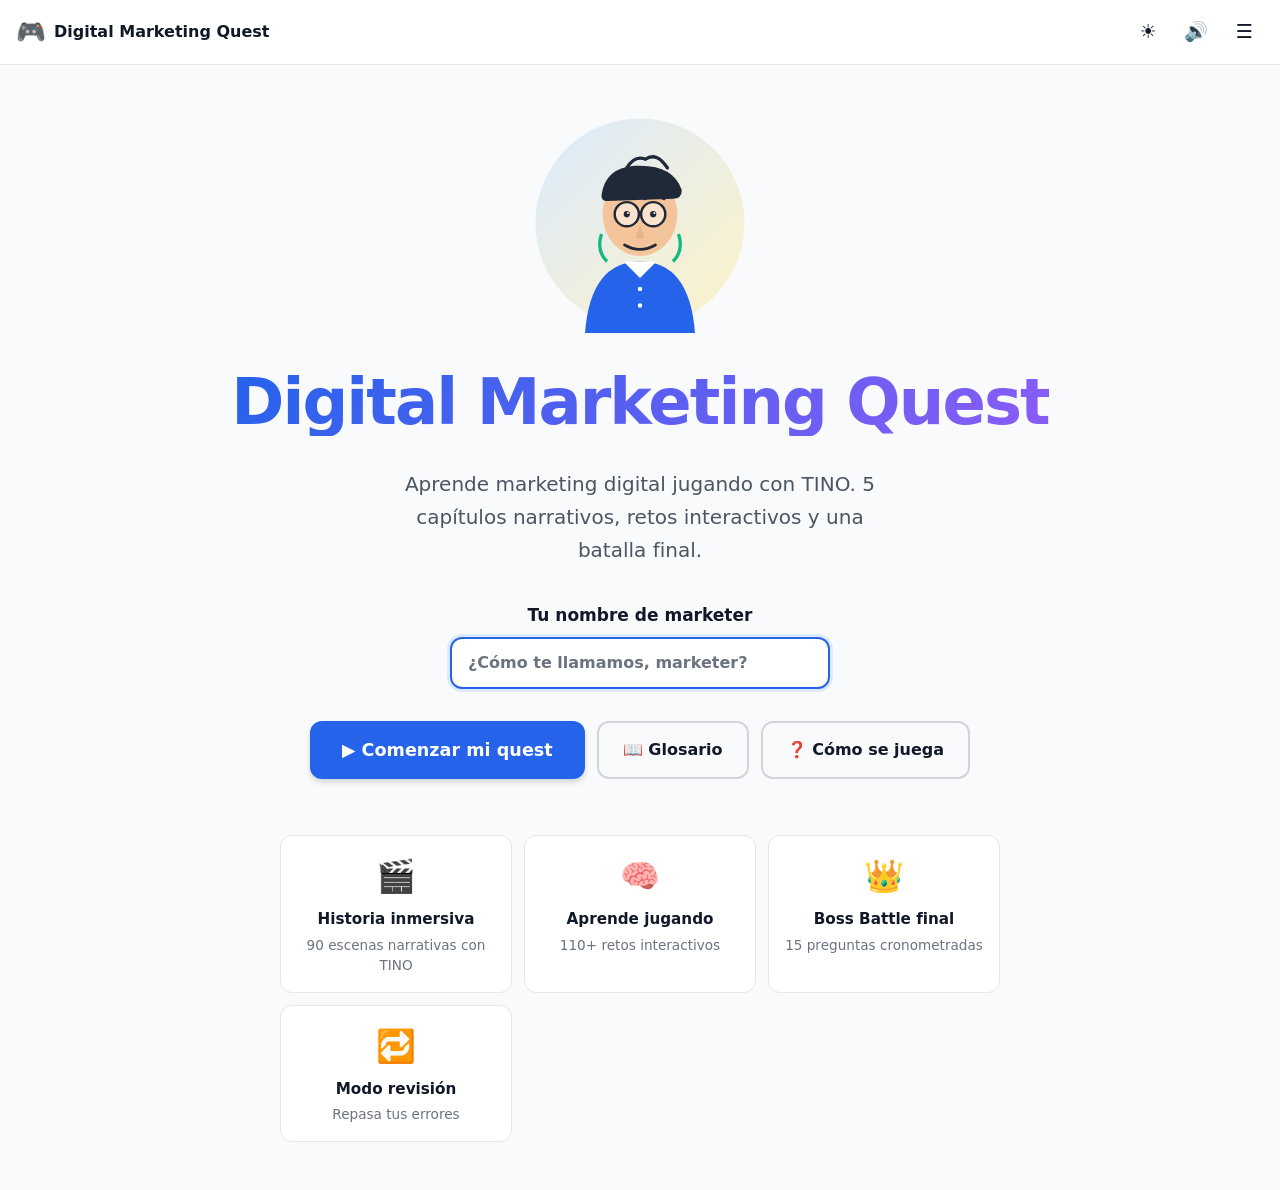
==== commit fc483cca: "fix: auditoría completa — topbar, tutorial, avatar y matching Bugs corregidos: - Tutorial nunca se m" ====
--- a/index.html
+++ b/index.html
@@ -18,7 +18,7 @@
 <body>
   <a href="#app" class="skip-link">Saltar al contenido principal</a>
 
-  <header class="topbar" id="topbar" hidden>
+  <header class="topbar" id="topbar">
     <button class="topbar__brand" id="brandBtn" aria-label="Ir al inicio">
       <span class="topbar__logo" aria-hidden="true">🎮</span>
       <span class="topbar__title">Digital Marketing Quest</span>
